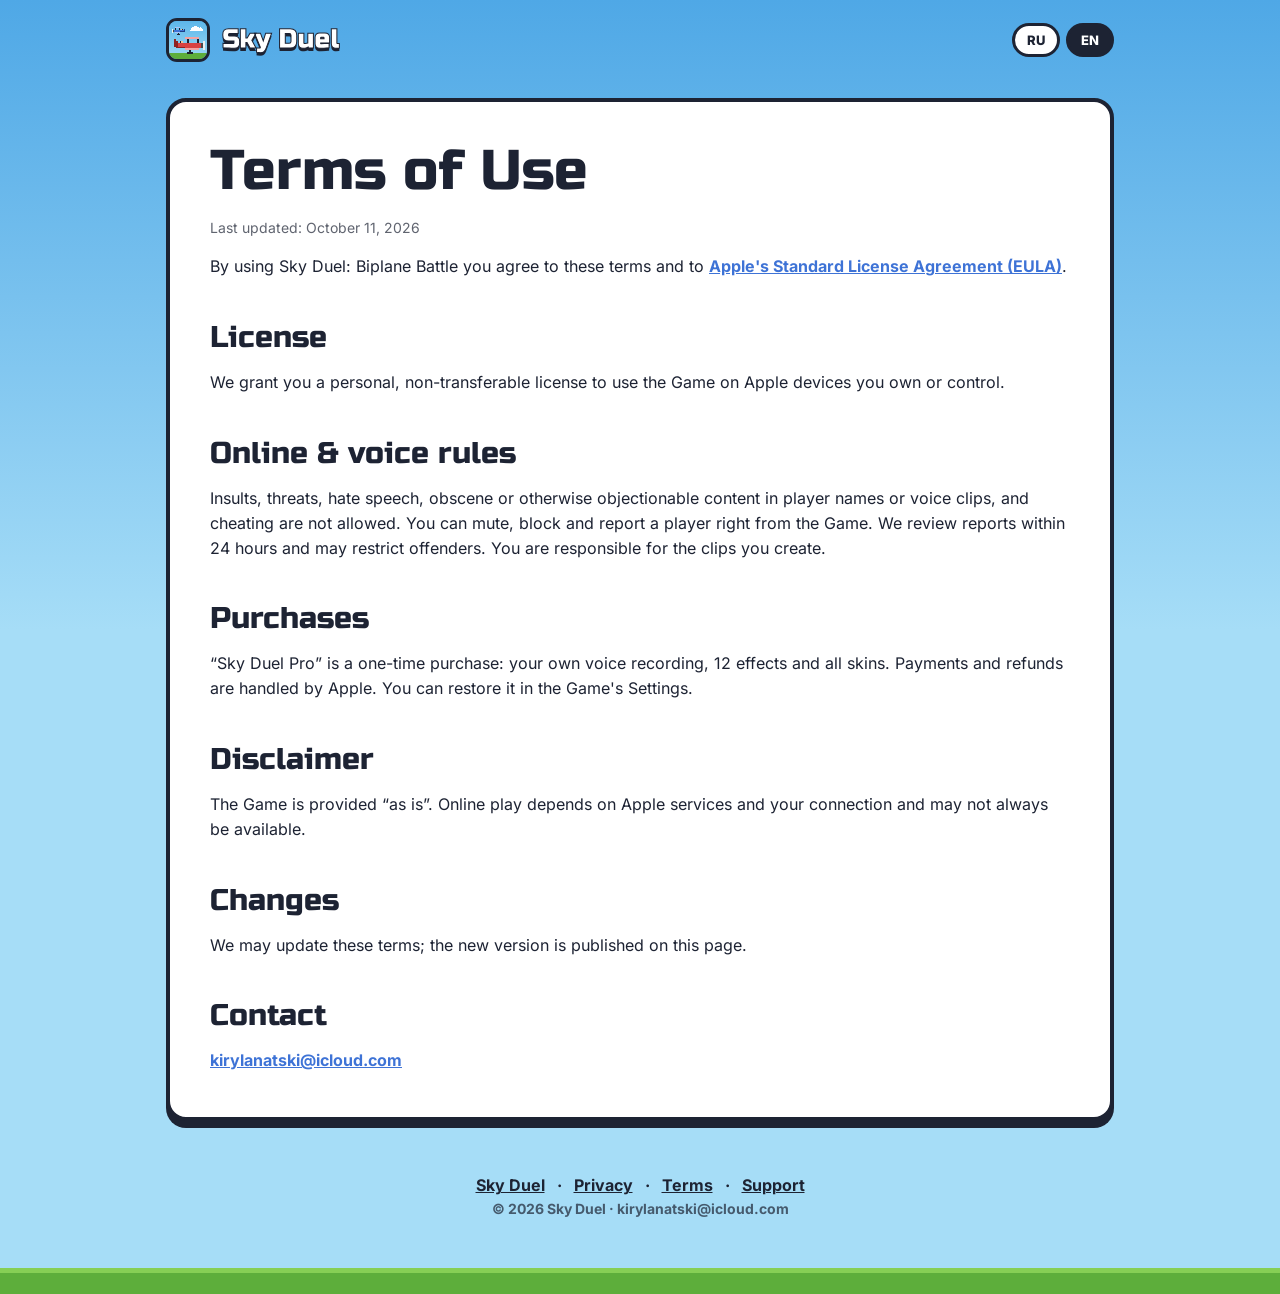
==== terms.html @ 9834fbdc "upload files" ====
<!doctype html>
<html lang="en"><head><meta charset="utf-8"><meta name="viewport" content="width=device-width,initial-scale=1">
<title>Terms of Use — Sky Duel</title><meta name="description" content="Sky Duel: Biplane Battle — legendary biplane dogfights for iPhone. Online, side by side, record your own battle cry.">
<link rel="icon" href="assets/icon.png"><link rel="stylesheet" href="assets/style.css"></head>
<body><div class="wrap">
<header class="top"><a class="brand" href="./"><img src="assets/icon.png" alt="">Sky Duel</a>
<div class="lang"><button data-set="ru">RU</button><button data-set="en">EN</button></div></header>
<div class="panel">
<div data-l="ru">
<h1>Условия использования</h1><p class="muted">Обновлено: 11 октября 2026</p>
<p>Используя Sky Duel: Biplane Battle, вы соглашаетесь с этими условиями и со <a href="https://www.apple.com/legal/internet-services/itunes/dev/stdeula/">Стандартным лицензионным соглашением Apple (EULA)</a>.</p>
<h2>Лицензия</h2><p>Мы предоставляем вам личную, непередаваемую лицензию на использование Игры на устройствах Apple, которыми вы владеете или управляете.</p>
<h2>Правила онлайна и голосовых записей</h2><p>Запрещены оскорбления, угрозы, разжигание ненависти, непристойный и иной неприемлемый контент в имени игрока и голосовых записях, а также читерство. Игрока можно заглушить, заблокировать и пожаловаться на него прямо из игры. Мы рассматриваем жалобы в течение 24 часов и можем ограничить доступ нарушителям. Вы отвечаете за записи, которые создаёте.</p>
<h2>Покупки</h2><p>«Sky Duel Pro» — разовая покупка: запись своего голоса, 12 эффектов и все скины. Оплата и возвраты — через Apple. Восстановить покупку можно в Настройках игры.</p>
<h2>Отказ от гарантий</h2><p>Игра предоставляется «как есть». Мы не гарантируем бесперебойную работу онлайн-режима, который зависит от сервисов Apple и вашего подключения.</p>
<h2>Изменения</h2><p>Мы можем обновлять эти условия; новая версия публикуется на этой странице.</p>
<h2>Связь</h2><p><a href="mailto:kirylanatski@icloud.com">kirylanatski@icloud.com</a></p></div>
<div data-l="en">
<h1>Terms of Use</h1><p class="muted">Last updated: October 11, 2026</p>
<p>By using Sky Duel: Biplane Battle you agree to these terms and to <a href="https://www.apple.com/legal/internet-services/itunes/dev/stdeula/">Apple's Standard License Agreement (EULA)</a>.</p>
<h2>License</h2><p>We grant you a personal, non-transferable license to use the Game on Apple devices you own or control.</p>
<h2>Online & voice rules</h2><p>Insults, threats, hate speech, obscene or otherwise objectionable content in player names or voice clips, and cheating are not allowed. You can mute, block and report a player right from the Game. We review reports within 24 hours and may restrict offenders. You are responsible for the clips you create.</p>
<h2>Purchases</h2><p>“Sky Duel Pro” is a one-time purchase: your own voice recording, 12 effects and all skins. Payments and refunds are handled by Apple. You can restore it in the Game's Settings.</p>
<h2>Disclaimer</h2><p>The Game is provided “as is”. Online play depends on Apple services and your connection and may not always be available.</p>
<h2>Changes</h2><p>We may update these terms; the new version is published on this page.</p>
<h2>Contact</h2><p><a href="mailto:kirylanatski@icloud.com">kirylanatski@icloud.com</a></p></div></div>
<footer><a href="./">Sky Duel</a> · <a href="privacy.html"><span data-l="ru">Конфиденциальность</span><span data-l="en">Privacy</span></a> · <a href="terms.html"><span data-l="ru">Условия</span><span data-l="en">Terms</span></a> · <a href="support.html"><span data-l="ru">Поддержка</span><span data-l="en">Support</span></a>
<div class="muted">© 2026 Sky Duel · kirylanatski@icloud.com</div></footer></div><div class="ground"></div>
<script src="assets/site.js"></script></body></html>
---- assets/style.css ----
@font-face{font-family:Russo;src:url(russo-one-cyrillic-400-normal.woff2) format("woff2");unicode-range:U+0400-045F,U+0490-0491}
@font-face{font-family:Russo;src:url(russo-one-latin-400-normal.woff2) format("woff2")}
@font-face{font-family:Inter;font-weight:400;src:url(inter-cyrillic-400-normal.woff2) format("woff2");unicode-range:U+0400-045F}
@font-face{font-family:Inter;font-weight:400;src:url(inter-latin-400-normal.woff2) format("woff2")}
@font-face{font-family:Inter;font-weight:700;src:url(inter-cyrillic-700-normal.woff2) format("woff2");unicode-range:U+0400-045F}
@font-face{font-family:Inter;font-weight:700;src:url(inter-latin-700-normal.woff2) format("woff2")}
@font-face{font-family:Inter;font-weight:800;src:url(inter-cyrillic-800-normal.woff2) format("woff2");unicode-range:U+0400-045F}
@font-face{font-family:Inter;font-weight:800;src:url(inter-latin-800-normal.woff2) format("woff2")}
:root{--ink:#1D2333;--sky:#8FD3F4;--sky2:#4FA8E6;--grass:#5DAE3B;--red:#D94141;--blue:#3E73D6;--gold:#FFD23F;--paper:#fff}
*{box-sizing:border-box}
html,body{margin:0}
html{background:#A6DDF7}
body{font-family:Inter,system-ui,sans-serif;color:var(--ink);background:linear-gradient(#4FA8E6,#A6DDF7 70%,#A6DDF7) fixed;min-height:100vh;line-height:1.55}
a{color:var(--blue);font-weight:700}
.wrap{max-width:980px;margin:0 auto;padding:0 16px}
header.top{display:flex;align-items:center;justify-content:space-between;gap:12px;padding:18px 0}
.brand{display:flex;align-items:center;gap:12px;text-decoration:none;color:#fff;font-family:Russo;font-size:26px;text-shadow:0 3px 0 var(--ink);-webkit-text-stroke:1px var(--ink)}
.brand img{width:44px;height:44px;border-radius:11px;border:3px solid var(--ink);image-rendering:pixelated}
.lang{display:flex;gap:6px}
.lang button{font:800 13px Inter;border:3px solid var(--ink);background:#fff;color:var(--ink);border-radius:20px;padding:6px 12px;cursor:pointer}
.lang button.on{background:var(--ink);color:#fff}
.panel{background:var(--paper);border:4px solid var(--ink);border-radius:20px;box-shadow:0 7px 0 var(--ink);padding:28px clamp(18px,4vw,40px);margin:18px 0 28px}
h1,h2{font-family:Russo;font-weight:400;line-height:1.1}
h1{font-size:clamp(34px,6vw,56px);margin:.2em 0}
h2{font-size:clamp(22px,3.4vw,30px);margin:1.4em 0 .4em}
.panel h2:first-child{margin-top:0}
.hero{text-align:center;padding:24px 0 8px}
.hero h1{color:#fff;-webkit-text-stroke:2px var(--ink);text-shadow:0 6px 0 var(--ink);paint-order:stroke fill}
.hero h1 em{font-style:normal;color:var(--gold)}
.hero p{font-weight:800;font-size:clamp(16px,2.4vw,20px);background:#fff;display:inline-block;border:3px solid var(--ink);border-radius:30px;padding:8px 20px;box-shadow:0 5px 0 var(--ink)}
canvas#sky{width:100%;height:auto;display:block;border:4px solid var(--ink);border-radius:20px;box-shadow:0 7px 0 var(--ink);image-rendering:pixelated;background:#8FD3F4}
.cta{display:inline-block;font:800 18px Inter;color:#fff;background:var(--red);border:4px solid var(--ink);border-radius:16px;padding:14px 26px;box-shadow:0 6px 0 var(--ink);text-decoration:none;margin:18px 6px}
.cta.alt{background:#fff;color:var(--ink)}
.grid{display:grid;grid-template-columns:repeat(auto-fit,minmax(220px,1fr));gap:14px}
.feat{background:#fff;border:3px solid var(--ink);border-radius:16px;padding:16px;box-shadow:0 5px 0 var(--ink)}
.feat b{font-family:Russo;font-weight:400;font-size:19px;display:block;margin-bottom:4px}
.shots{display:grid;gap:14px}
.shots img{width:100%;border:4px solid var(--ink);border-radius:16px;box-shadow:0 6px 0 var(--ink)}
footer{text-align:center;padding:24px 0 48px;font-weight:700}
footer a{color:var(--ink);margin:0 8px}
.ground{height:26px;background:var(--grass);border-top:5px solid #86CF55}
details{border:3px solid var(--ink);border-radius:14px;padding:12px 16px;margin:10px 0;background:#fff}
summary{font-weight:800;cursor:pointer}
.muted{opacity:.7;font-size:14px}
html:not([lang=ru]) [data-l=ru],html:not([lang=en]) [data-l=en]{display:none !important}
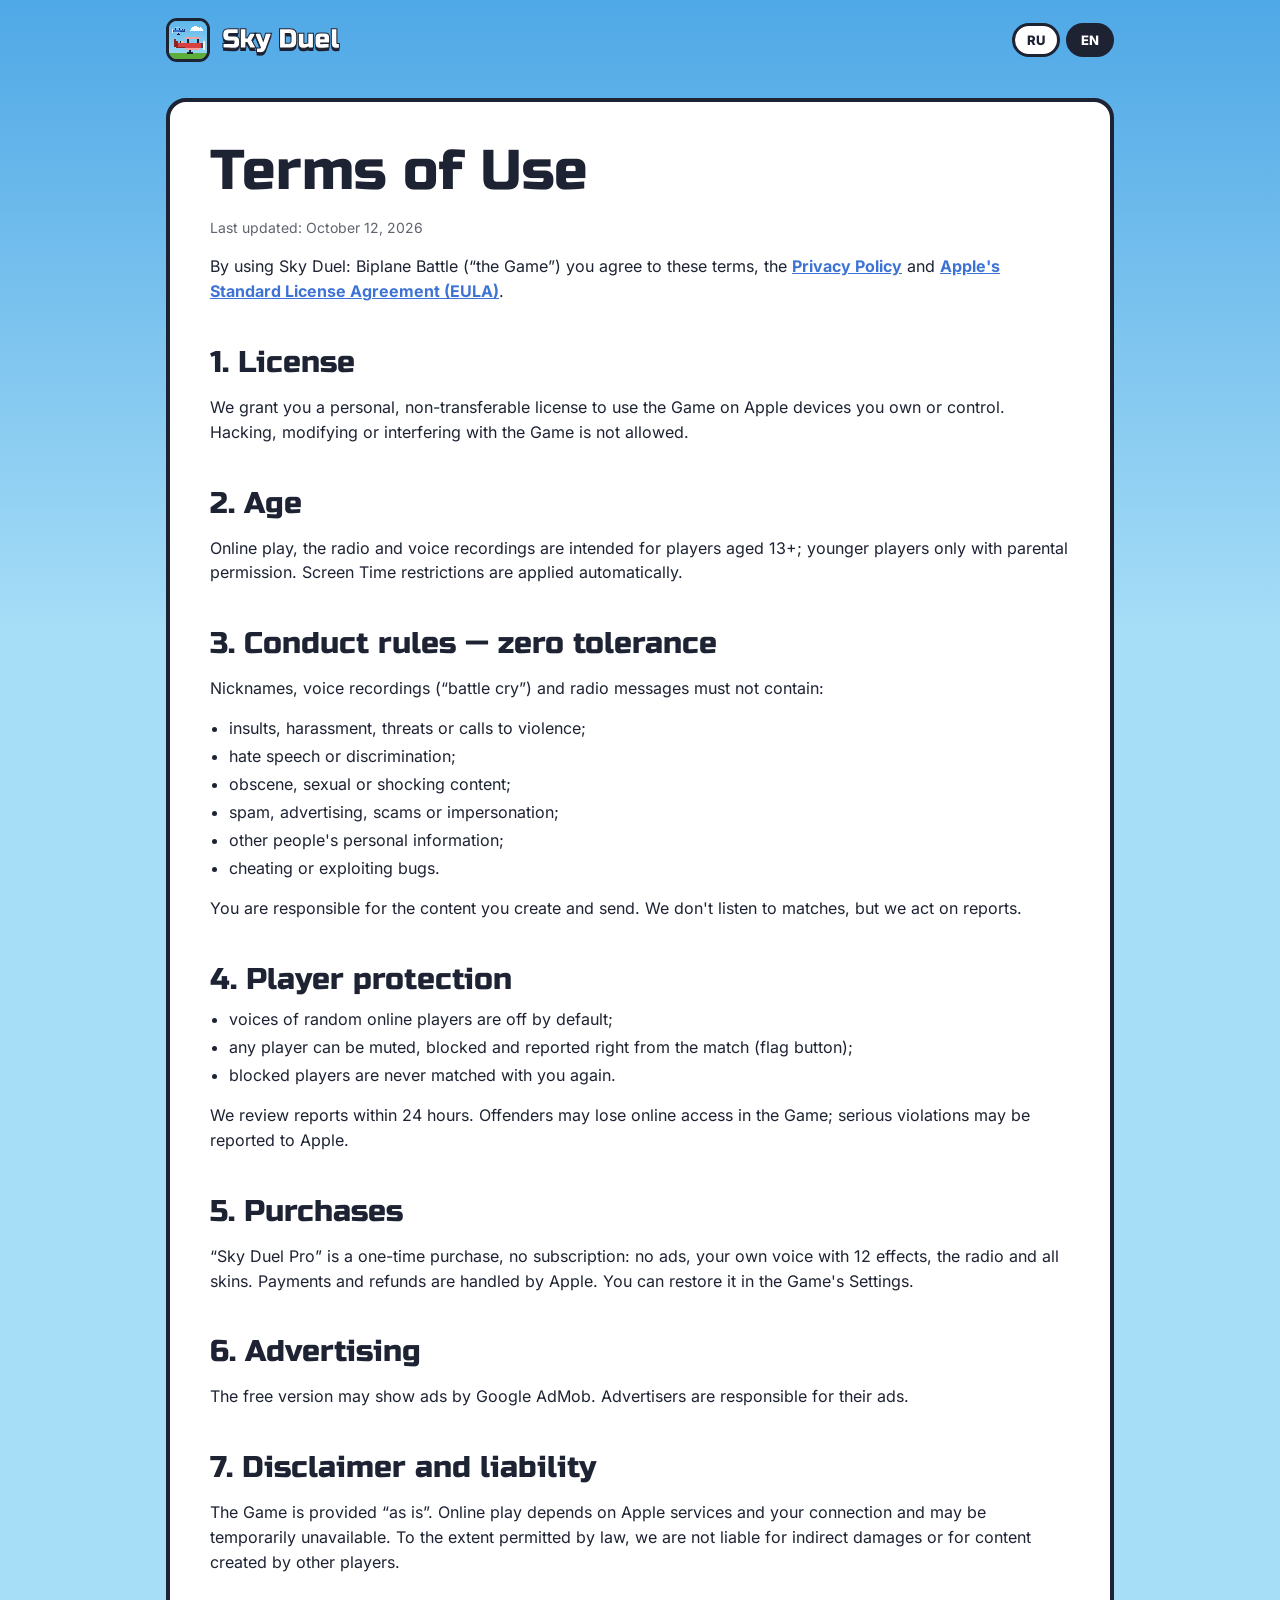
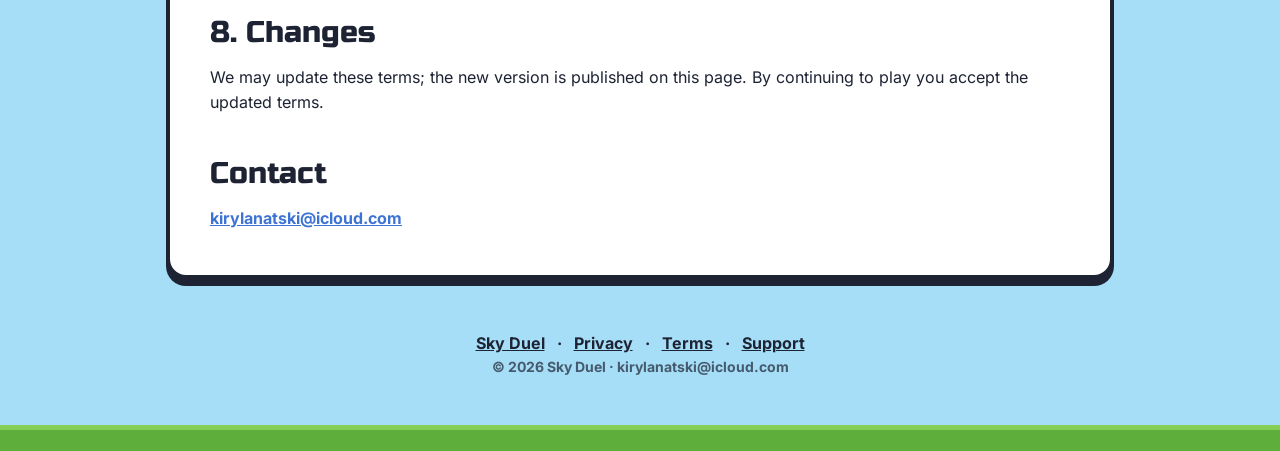
==== commit 0aa23642: "update site" ====
--- a/terms.html
+++ b/terms.html
@@ -7,23 +7,53 @@
 <div class="lang"><button data-set="ru">RU</button><button data-set="en">EN</button></div></header>
 <div class="panel">
 <div data-l="ru">
-<h1>Условия использования</h1><p class="muted">Обновлено: 11 октября 2026</p>
-<p>Используя Sky Duel: Biplane Battle, вы соглашаетесь с этими условиями и со <a href="https://www.apple.com/legal/internet-services/itunes/dev/stdeula/">Стандартным лицензионным соглашением Apple (EULA)</a>.</p>
-<h2>Лицензия</h2><p>Мы предоставляем вам личную, непередаваемую лицензию на использование Игры на устройствах Apple, которыми вы владеете или управляете.</p>
-<h2>Правила онлайна и голосовых записей</h2><p>Запрещены оскорбления, угрозы, разжигание ненависти, непристойный и иной неприемлемый контент в имени игрока и голосовых записях, а также читерство. Игрока можно заглушить, заблокировать и пожаловаться на него прямо из игры. Мы рассматриваем жалобы в течение 24 часов и можем ограничить доступ нарушителям. Вы отвечаете за записи, которые создаёте.</p>
-<h2>Покупки</h2><p>«Sky Duel Pro» — разовая покупка: запись своего голоса, 12 эффектов и все скины. Оплата и возвраты — через Apple. Восстановить покупку можно в Настройках игры.</p>
-<h2>Отказ от гарантий</h2><p>Игра предоставляется «как есть». Мы не гарантируем бесперебойную работу онлайн-режима, который зависит от сервисов Apple и вашего подключения.</p>
-<h2>Изменения</h2><p>Мы можем обновлять эти условия; новая версия публикуется на этой странице.</p>
-<h2>Связь</h2><p><a href="mailto:kirylanatski@icloud.com">kirylanatski@icloud.com</a></p></div>
+<h1>Условия использования</h1><p class="muted">Обновлено: 12 октября 2026</p>
+<p>Используя Sky Duel: Biplane Battle («Игра»), вы соглашаетесь с этими условиями, с <a href="privacy.html">Политикой конфиденциальности</a> и со <a href="https://www.apple.com/legal/internet-services/itunes/dev/stdeula/">Стандартным лицензионным соглашением Apple (EULA)</a>.</p>
+<h2>1. Лицензия</h2><p>Мы предоставляем вам личную, непередаваемую лицензию на использование Игры на устройствах Apple, которыми вы владеете или управляете. Запрещено взламывать, модифицировать Игру и вмешиваться в её работу.</p>
+<h2>2. Возраст</h2><p>Онлайн-режим, рация и голосовые записи предназначены для игроков от 13 лет; младшим — только с разрешения родителей. Ограничения «Экранного времени» соблюдаются автоматически.</p>
+<h2>3. Правила общения — нулевая терпимость</h2><p>В никах, голосовых записях («крик») и сообщениях рации запрещены:</p><ul>
+<li>оскорбления, травля, угрозы и призывы к насилию;</li>
+<li>разжигание ненависти и дискриминация;</li>
+<li>непристойный, сексуальный и шокирующий контент;</li>
+<li>спам, реклама, мошенничество, выдача себя за других;</li>
+<li>раскрытие чужих личных данных;</li>
+<li>читерство и использование ошибок Игры.</li></ul>
+<p>Вы отвечаете за контент, который создаёте и отправляете. Мы не прослушиваем матчи, но реагируем на жалобы.</p>
+<h2>4. Защита игроков</h2><ul>
+<li>голос случайных онлайн-игроков по умолчанию выключен;</li>
+<li>любого игрока можно заглушить, заблокировать и на него пожаловаться прямо из матча (кнопка с флажком);</li>
+<li>заблокированные игроки больше не попадают к вам в соперники.</li></ul>
+<p>Мы рассматриваем жалобы в течение 24 часов. Нарушителям может быть закрыт онлайн-доступ в Игре; о серьёзных нарушениях мы можем сообщить Apple.</p>
+<h2>5. Покупки</h2><p>«Sky Duel Pro» — разовая покупка без подписки: без рекламы, свой голос и 12 эффектов, рация, все скины. Оплата и возвраты — через Apple. Восстановить покупку можно в Настройках Игры.</p>
+<h2>6. Реклама</h2><p>Бесплатная версия может показывать рекламу Google AdMob. Рекламодатели отвечают за свою рекламу.</p>
+<h2>7. Отказ от гарантий и ответственность</h2><p>Игра предоставляется «как есть». Онлайн зависит от сервисов Apple и вашего подключения и может быть временно недоступен. В пределах, допустимых законом, мы не отвечаем за косвенный ущерб и за контент, созданный другими игроками.</p>
+<h2>8. Изменения</h2><p>Мы можем обновлять условия; новая версия публикуется на этой странице. Продолжая играть, вы принимаете обновлённые условия.</p>
+<h2>Связь</h2><p><a href="mailto:kirylanatski@icloud.com">kirylanatski@icloud.com</a></p>
+</div>
 <div data-l="en">
-<h1>Terms of Use</h1><p class="muted">Last updated: October 11, 2026</p>
-<p>By using Sky Duel: Biplane Battle you agree to these terms and to <a href="https://www.apple.com/legal/internet-services/itunes/dev/stdeula/">Apple's Standard License Agreement (EULA)</a>.</p>
-<h2>License</h2><p>We grant you a personal, non-transferable license to use the Game on Apple devices you own or control.</p>
-<h2>Online & voice rules</h2><p>Insults, threats, hate speech, obscene or otherwise objectionable content in player names or voice clips, and cheating are not allowed. You can mute, block and report a player right from the Game. We review reports within 24 hours and may restrict offenders. You are responsible for the clips you create.</p>
-<h2>Purchases</h2><p>“Sky Duel Pro” is a one-time purchase: your own voice recording, 12 effects and all skins. Payments and refunds are handled by Apple. You can restore it in the Game's Settings.</p>
-<h2>Disclaimer</h2><p>The Game is provided “as is”. Online play depends on Apple services and your connection and may not always be available.</p>
-<h2>Changes</h2><p>We may update these terms; the new version is published on this page.</p>
-<h2>Contact</h2><p><a href="mailto:kirylanatski@icloud.com">kirylanatski@icloud.com</a></p></div></div>
+<h1>Terms of Use</h1><p class="muted">Last updated: October 12, 2026</p>
+<p>By using Sky Duel: Biplane Battle (“the Game”) you agree to these terms, the <a href="privacy.html">Privacy Policy</a> and <a href="https://www.apple.com/legal/internet-services/itunes/dev/stdeula/">Apple's Standard License Agreement (EULA)</a>.</p>
+<h2>1. License</h2><p>We grant you a personal, non-transferable license to use the Game on Apple devices you own or control. Hacking, modifying or interfering with the Game is not allowed.</p>
+<h2>2. Age</h2><p>Online play, the radio and voice recordings are intended for players aged 13+; younger players only with parental permission. Screen Time restrictions are applied automatically.</p>
+<h2>3. Conduct rules — zero tolerance</h2><p>Nicknames, voice recordings (“battle cry”) and radio messages must not contain:</p><ul>
+<li>insults, harassment, threats or calls to violence;</li>
+<li>hate speech or discrimination;</li>
+<li>obscene, sexual or shocking content;</li>
+<li>spam, advertising, scams or impersonation;</li>
+<li>other people's personal information;</li>
+<li>cheating or exploiting bugs.</li></ul>
+<p>You are responsible for the content you create and send. We don't listen to matches, but we act on reports.</p>
+<h2>4. Player protection</h2><ul>
+<li>voices of random online players are off by default;</li>
+<li>any player can be muted, blocked and reported right from the match (flag button);</li>
+<li>blocked players are never matched with you again.</li></ul>
+<p>We review reports within 24 hours. Offenders may lose online access in the Game; serious violations may be reported to Apple.</p>
+<h2>5. Purchases</h2><p>“Sky Duel Pro” is a one-time purchase, no subscription: no ads, your own voice with 12 effects, the radio and all skins. Payments and refunds are handled by Apple. You can restore it in the Game's Settings.</p>
+<h2>6. Advertising</h2><p>The free version may show ads by Google AdMob. Advertisers are responsible for their ads.</p>
+<h2>7. Disclaimer and liability</h2><p>The Game is provided “as is”. Online play depends on Apple services and your connection and may be temporarily unavailable. To the extent permitted by law, we are not liable for indirect damages or for content created by other players.</p>
+<h2>8. Changes</h2><p>We may update these terms; the new version is published on this page. By continuing to play you accept the updated terms.</p>
+<h2>Contact</h2><p><a href="mailto:kirylanatski@icloud.com">kirylanatski@icloud.com</a></p>
+</div></div>
 <footer><a href="./">Sky Duel</a> · <a href="privacy.html"><span data-l="ru">Конфиденциальность</span><span data-l="en">Privacy</span></a> · <a href="terms.html"><span data-l="ru">Условия</span><span data-l="en">Terms</span></a> · <a href="support.html"><span data-l="ru">Поддержка</span><span data-l="en">Support</span></a>
 <div class="muted">© 2026 Sky Duel · kirylanatski@icloud.com</div></footer></div><div class="ground"></div>
 <script src="assets/site.js"></script></body></html>
--- a/assets/style.css
+++ b/assets/style.css
@@ -43,3 +43,4 @@
 summary{font-weight:800;cursor:pointer}
 .muted{opacity:.7;font-size:14px}
 html:not([lang=ru]) [data-l=ru],html:not([lang=en]) [data-l=en]{display:none !important}
+.panel ul{margin:.4em 0 .9em 1.2em;padding:0}.panel li{margin:.3em 0;line-height:1.45}
